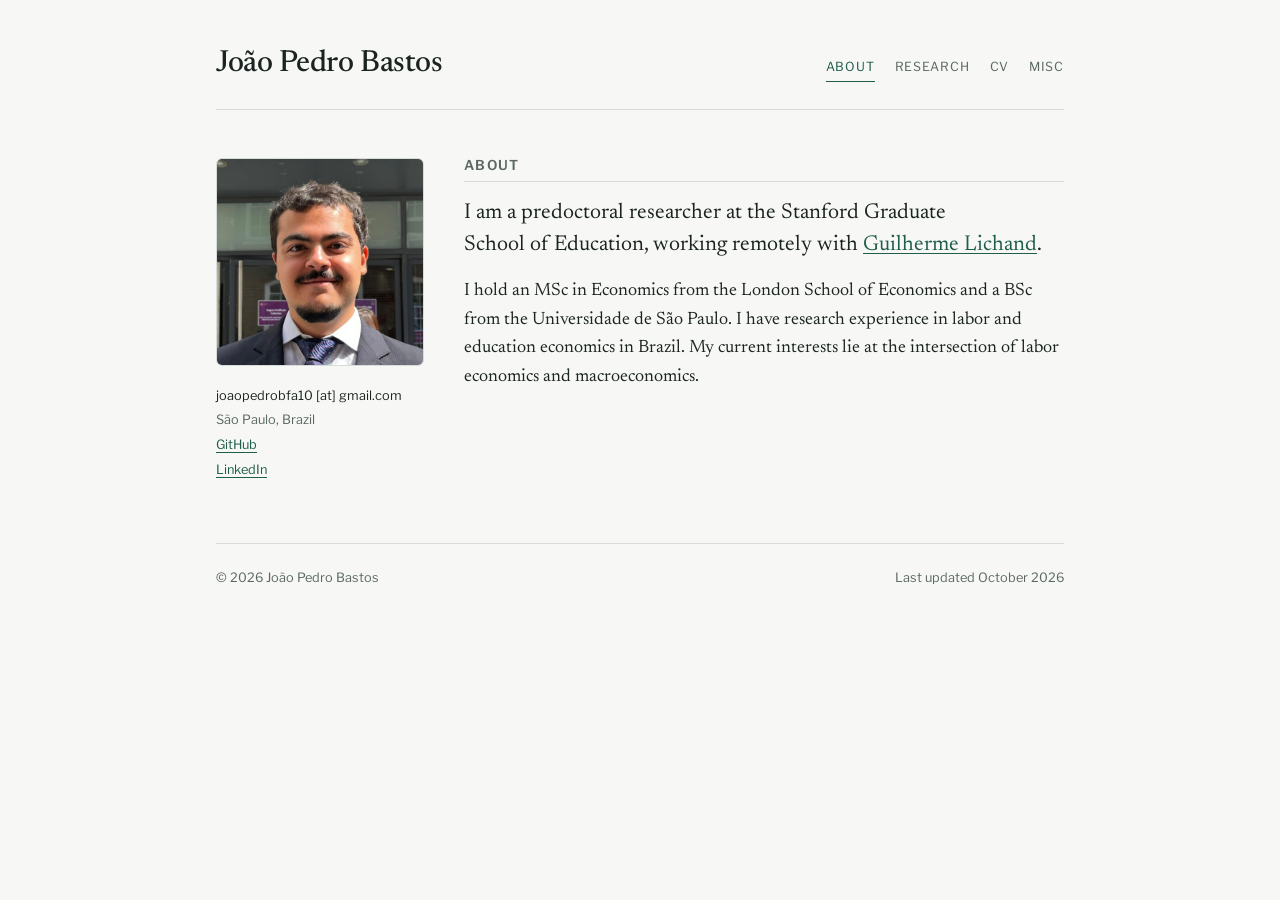
==== index.html @ 7ac6ced2 "First version of the site" ====
<!doctype html>
<html lang="en">
<head>
<meta charset="utf-8">
<meta name="viewport" content="width=device-width, initial-scale=1, viewport-fit=cover">
<title>João Pedro Bastos</title>
<meta name="claude:viewport-fit-sides" content="cover">
<meta name="description" content="João Pedro Bastos is a predoctoral researcher at the Stanford Graduate School of Education.">
<link rel="preconnect" href="https://fonts.googleapis.com">
<link rel="preconnect" href="https://fonts.gstatic.com" crossorigin>
<link rel="stylesheet" href="https://fonts.googleapis.com/css2?family=Libre+Franklin:wght@400;500;600&family=Newsreader:ital,opsz,wght@0,6..72,400;0,6..72,500;0,6..72,600;1,6..72,400&display=swap">
<link rel="stylesheet" href="style.css">
</head>
<body>
<div class="wrap">
  <header class="masthead">
    <a class="name" href="index.html">João Pedro Bastos</a>
    <nav class="nav" aria-label="Main">
      <a href="index.html" aria-current="page">About</a>
      <a href="research.html">Research</a>
      <a href="files/cv.pdf" target="_blank" rel="noopener">CV</a>
      <a href="misc.html">Misc</a>
    </nav>
  </header>

  <main>
    <section class="intro">
      <aside class="side">
        <img class="portrait" src="images/portrait.jpeg" alt="Portrait of João Pedro Bastos">
        <!-- <div class="portrait" role="img" aria-label="Portrait placeholder">JP</div> -->
        <ul class="contact">
          <li>joaopedrobfa10 [at] gmail.com</li>
          <li class="muted">São Paulo, Brazil</li>
          <li><a href="https://github.com/joaopedrobfa" target="_blank" rel="noopener">GitHub</a></li>
          <li><a href="https://www.linkedin.com/in/joaopedrobfa" target="_blank" rel="noopener">LinkedIn</a></li>
        </ul>
      </aside>
      <div class="intro-text">
        <h1 class="section-label">About</h1>
        <p class="lede">I am a predoctoral researcher at the Stanford Graduate School&nbsp;of&nbsp;Education, working remotely with <a href="https://lichand.info/" target="_blank" rel="noopener">Guilherme Lichand</a>.</p>
        <p>I hold an MSc in Economics from the London School&nbsp;of&nbsp;Economics and a BSc from the Universidade de&nbsp;São&nbsp;Paulo. I have research experience in labor and education economics in Brazil. My current interests lie at the intersection of labor economics and macroeconomics.</p>
      </div>
    </section>
  </main>

  <footer>
    <span>© 2026 João Pedro Bastos</span>
    <span>Last updated October 2026</span>
  </footer>
</div>
</body>
</html>
---- style.css ----
/* Layout: single reading column (~42rem) under a quiet masthead; name set large, nav as small mono labels. */
:root {
  --bg: #f7f8f6;
  --surface: #eef1ee;
  --ink: #1b2420;
  --muted: #5b6862;
  --rule: #d6ddd8;
  --accent: #1f5e4b;
  --accent-soft: #dfe9e4;

  --display: "Newsreader", "Iowan Old Style", Georgia, serif;
  --body: "Newsreader", "Iowan Old Style", Georgia, serif;
  --label: "Libre Franklin", "Helvetica Neue", Arial, sans-serif;

  --step--1: 0.8rem;
  --step-0: 1.125rem;
  --step-1: 1.35rem;
  --step-2: 1.9rem;
  --step-3: 2.8rem;
}
@media (prefers-color-scheme: dark) {
  :root:not([data-theme="light"]) {
    --bg: #141917; --surface: #1c2320; --ink: #e4e9e6; --muted: #98a59f;
    --rule: #2c3531; --accent: #7cc4a8; --accent-soft: #22312b;
    color-scheme: dark;
  }
}
:root[data-theme="dark"] {
  --bg: #141917; --surface: #1c2320; --ink: #e4e9e6; --muted: #98a59f;
  --rule: #2c3531; --accent: #7cc4a8; --accent-soft: #22312b;
  color-scheme: dark;
}

* { box-sizing: border-box; }
html { -webkit-text-size-adjust: 100%; }
body {
  margin: 0;
  background: var(--bg);
  color: var(--ink);
  font-family: var(--body);
  font-size: var(--step-0);
  line-height: 1.6;
  padding-left: max(16px, env(safe-area-inset-left, 0px));
  padding-right: max(16px, env(safe-area-inset-right, 0px));
}
.wrap { max-width: 53rem; margin: 0 auto; }

a { color: var(--accent); text-decoration-thickness: 1px; text-underline-offset: 3px; }
a:hover { text-decoration-thickness: 2px; }
a:focus-visible { outline: 2px solid var(--accent); outline-offset: 3px; border-radius: 2px; }

/* Masthead */
.masthead {
  display: flex; flex-wrap: wrap; align-items: baseline; justify-content: space-between;
  gap: 0.75rem 2rem;
  padding-block: 2.5rem 1.25rem;
  border-bottom: 1px solid var(--rule);
}
.name {
  font-family: var(--display); font-weight: 500; font-size: var(--step-2);
  letter-spacing: -0.015em; color: var(--ink); text-decoration: none;
}
.nav { display: flex; flex-wrap: wrap; gap: 0.25rem 1.25rem; }
.nav a {
  font-family: var(--label); font-size: var(--step--1); text-transform: uppercase;
  font-size: 0.78rem; letter-spacing: 0.06em; color: var(--muted); text-decoration: none; padding-block: 0.25rem;
}
.nav a:hover { color: var(--ink); }
.nav a[aria-current="page"] { color: var(--accent); border-bottom: 1px solid var(--accent); }

main { padding-block: 3rem 4rem; display: grid; gap: 3rem; }

h1, h2, h3 { font-family: var(--display); font-weight: 500; line-height: 1.15; text-wrap: balance; margin: 0; }
h1 { font-size: var(--step-3); letter-spacing: -0.02em; }
h2 {
  font-family: var(--label); font-size: 0.85rem; font-weight: 600;
  text-transform: uppercase; letter-spacing: 0.1em; color: var(--muted);
  padding-bottom: 0.5rem; border-bottom: 1px solid var(--rule);
}
h3 { font-size: var(--step-1); }
p { margin: 0; }
section { display: grid; gap: 1.25rem; }
.prose { display: grid; gap: 1rem; }
.lede { font-size: var(--step-1); line-height: 1.45; color: var(--ink); }
.muted { color: var(--muted); }
.small { font-size: 0.95rem; }

/* About hero */
.intro { display: grid; grid-template-columns: 13rem minmax(0, 1fr); gap: 2.5rem; align-items: start; }
.side { display: grid; gap: 1.25rem; min-width: 0; }
.side .portrait { width: 100%; }
.contact {
  list-style: none; margin: 0; padding: 0; display: grid; gap: 0.35rem;
  font-family: var(--label); font-size: var(--step--1); line-height: 1.5;
  overflow-wrap: anywhere;
}
.portrait {
  width: 9rem; max-width: 100%; aspect-ratio: 1; border-radius: 6px;
  background: var(--surface); border: 1px solid var(--rule);
  display: grid; place-items: center; object-fit: cover;
  font-family: var(--display); font-size: var(--step-2); color: var(--muted);
}
.intro-text { display: grid; gap: 1rem; min-width: 0; }
@media (max-width: 560px) {
  .intro { grid-template-columns: 1fr; gap: 1.5rem; }
  .side { grid-template-columns: 7.5rem minmax(0, 1fr); align-items: end; }
  h1 { font-size: 2.2rem; }
}

/* Small section label used as the About page heading */
h1.section-label {
  font-family: var(--label); font-size: 0.85rem; font-weight: 600;
  text-transform: uppercase; letter-spacing: 0.1em; color: var(--muted);
  padding-bottom: 0.5rem; border-bottom: 1px solid var(--rule);
}

/* Key-value list (contact, interests) */
.kv { display: grid; grid-template-columns: 8rem minmax(0, 1fr); gap: 0.5rem 1.5rem; margin: 0; }
.kv dt { font-family: var(--label); font-size: var(--step--1); text-transform: uppercase; letter-spacing: 0.08em; color: var(--muted); padding-top: 0.3rem; }
.kv dd { margin: 0; min-width: 0; overflow-wrap: anywhere; }
@media (max-width: 480px) { .kv { grid-template-columns: 1fr; gap: 0.1rem; } .kv dd { margin-bottom: 0.75rem; } }

/* Research entries */
.entries { list-style: none; margin: 0; padding: 0; display: grid; gap: 2rem; }
.entry { display: grid; gap: 0.4rem; }
.entry h3 { font-size: 1.3rem; }
.meta { font-family: var(--label); font-size: 0.88rem; color: var(--muted); letter-spacing: 0; display: flex; flex-wrap: wrap; gap: 0.25rem 1rem; }
.tag { color: var(--accent); }
.links { display: flex; flex-wrap: wrap; gap: 0.25rem 1rem; font-family: var(--label); font-size: var(--step--1); }
details summary { cursor: pointer; font-family: var(--label); font-size: 0.85rem; color: var(--muted); }
details[open] summary { margin-bottom: 0.5rem; }
details p { font-size: 1rem; }

/* CV timeline */
.timeline { list-style: none; margin: 0; padding: 0; display: grid; gap: 1.5rem; }
.timeline li { display: grid; grid-template-columns: 7.5rem minmax(0, 1fr); gap: 1.5rem; }
.when { font-family: var(--label); font-size: var(--step--1); color: var(--muted); padding-top: 0.3rem; font-variant-numeric: tabular-nums; }
.what { display: grid; gap: 0.15rem; min-width: 0; }
.what strong { font-weight: 600; }
@media (max-width: 480px) { .timeline li { grid-template-columns: 1fr; gap: 0.1rem; } }

.button {
  display: inline-flex; align-items: center; gap: 0.5rem; justify-self: start;
  font-family: var(--label); font-size: var(--step--1); text-transform: uppercase; letter-spacing: 0.08em;
  padding: 0.65rem 1rem; border: 1px solid var(--accent); border-radius: 3px;
  color: var(--accent); text-decoration: none; background: transparent;
}
.button:hover { background: var(--accent-soft); }

/* Misc */
.photos { display: grid; grid-template-columns: repeat(2, minmax(0, 1fr)); gap: 1rem; }
.photo { margin: 0; display: grid; gap: 0.35rem; }
.photo .frame {
  aspect-ratio: 4 / 3; max-width: 100%; width: 100%; border-radius: 3px; object-fit: cover;
  background: var(--surface); border: 1px solid var(--rule);
  display: grid; place-items: center; color: var(--muted); font-family: var(--label); font-size: var(--step--1);
}
.photo figcaption { font-size: 0.9rem; color: var(--muted); }
@media (max-width: 480px) { .photos { grid-template-columns: 1fr; } }

.records { list-style: none; margin: 0; padding: 0; display: grid; }
.records li {
  display: grid; grid-template-columns: 2.75rem 3rem minmax(0, 1fr) auto; gap: 0.9rem; align-items: center;
  padding-block: 0.75rem; border-bottom: 1px solid var(--rule);
}
.records .year { font-family: var(--label); font-size: var(--step--1); color: var(--muted); font-variant-numeric: tabular-nums; }
.records .title { min-width: 0; }
.records .title em { font-style: italic; }
.records .cover {
  width: 3rem; aspect-ratio: 1; max-width: 100%; border-radius: 2px; overflow: hidden;
  background: var(--surface); border: 1px solid var(--rule);
}
.records .cover img { display: block; width: 100%; height: 100%; object-fit: cover; }
.records .note { display: block; font-size: 0.9rem; color: var(--muted); }
.records a { font-family: var(--label); font-size: var(--step--1); }

footer {
  border-top: 1px solid var(--rule); padding-block: 1.5rem 3rem;
  font-family: var(--label); font-size: var(--step--1); color: var(--muted);
  display: flex; flex-wrap: wrap; justify-content: space-between; gap: 0.5rem 1rem;
}
footer a { color: var(--muted); }

@media (prefers-reduced-motion: no-preference) { a { transition: color .15s, background-color .15s; } }
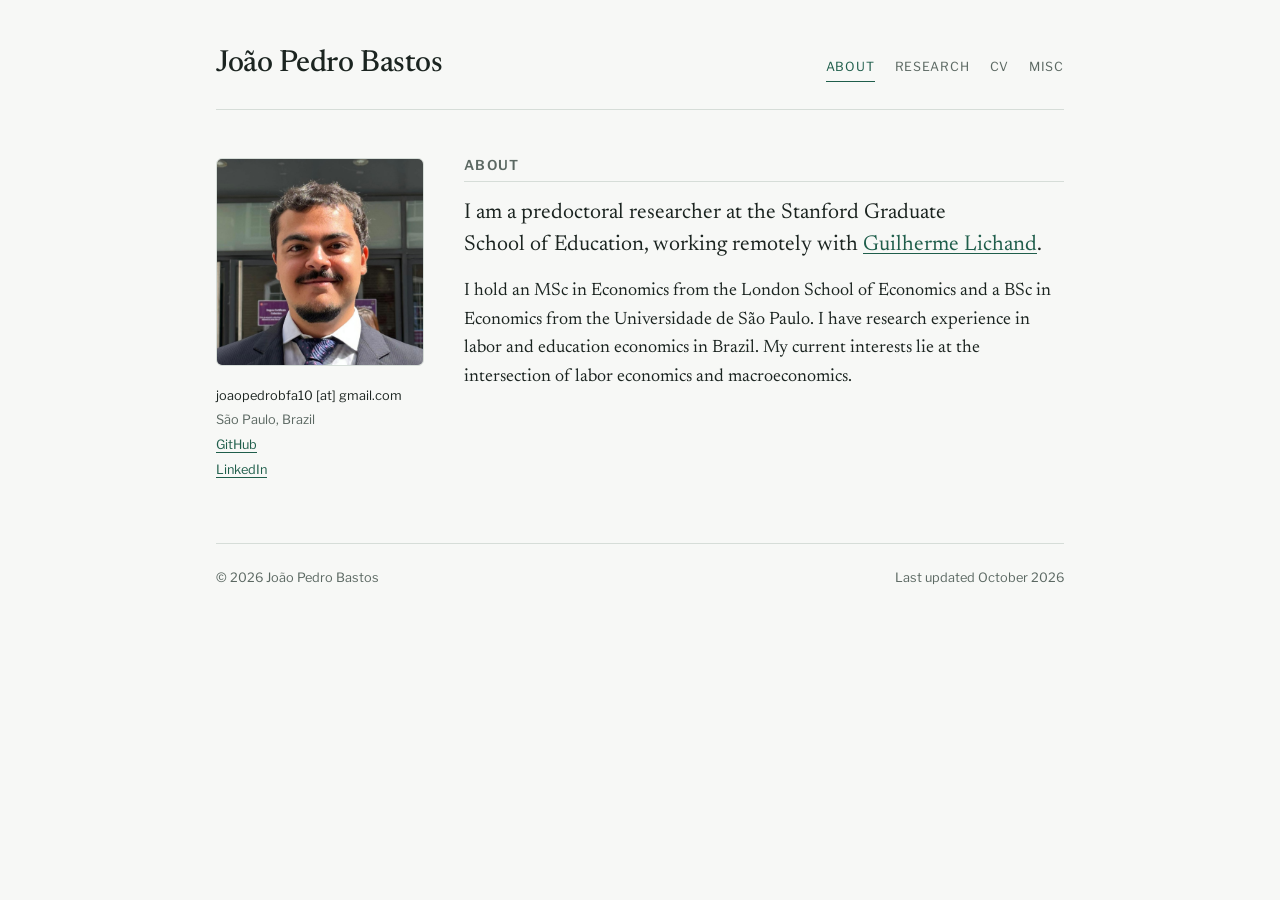
==== commit 945c851e: "Small fixes" ====
--- a/index.html
+++ b/index.html
@@ -18,7 +18,7 @@
     <nav class="nav" aria-label="Main">
       <a href="index.html" aria-current="page">About</a>
       <a href="research.html">Research</a>
-      <a href="files/cv.pdf" target="_blank" rel="noopener">CV</a>
+      <a href="files/cv.pdf" target="_blank" rel="noopener" data-goatcounter-click="cv">CV</a>
       <a href="misc.html">Misc</a>
     </nav>
   </header>
@@ -38,7 +38,7 @@
       <div class="intro-text">
         <h1 class="section-label">About</h1>
         <p class="lede">I am a predoctoral researcher at the Stanford Graduate School&nbsp;of&nbsp;Education, working remotely with <a href="https://lichand.info/" target="_blank" rel="noopener">Guilherme Lichand</a>.</p>
-        <p>I hold an MSc in Economics from the London School&nbsp;of&nbsp;Economics and a BSc from the Universidade de&nbsp;São&nbsp;Paulo. I have research experience in labor and education economics in Brazil. My current interests lie at the intersection of labor economics and macroeconomics.</p>
+        <p>I hold an MSc in Economics from the London School&nbsp;of&nbsp;Economics and a BSc in Economics from the Universidade de&nbsp;São&nbsp;Paulo. I have research experience in labor and education economics in Brazil. My current interests lie at the intersection of labor economics and macroeconomics.</p>
       </div>
     </section>
   </main>
@@ -48,5 +48,10 @@
     <span>Last updated October 2026</span>
   </footer>
 </div>
+<script>
+  if (location.host !== 'joaopedrobfa.github.io') window.goatcounter = {no_onload: true};
+</script>
+<script data-goatcounter="https://joaopedrobfa.goatcounter.com/count"
+        async src="//gc.zgo.at/count.js"></script>
 </body>
 </html>
